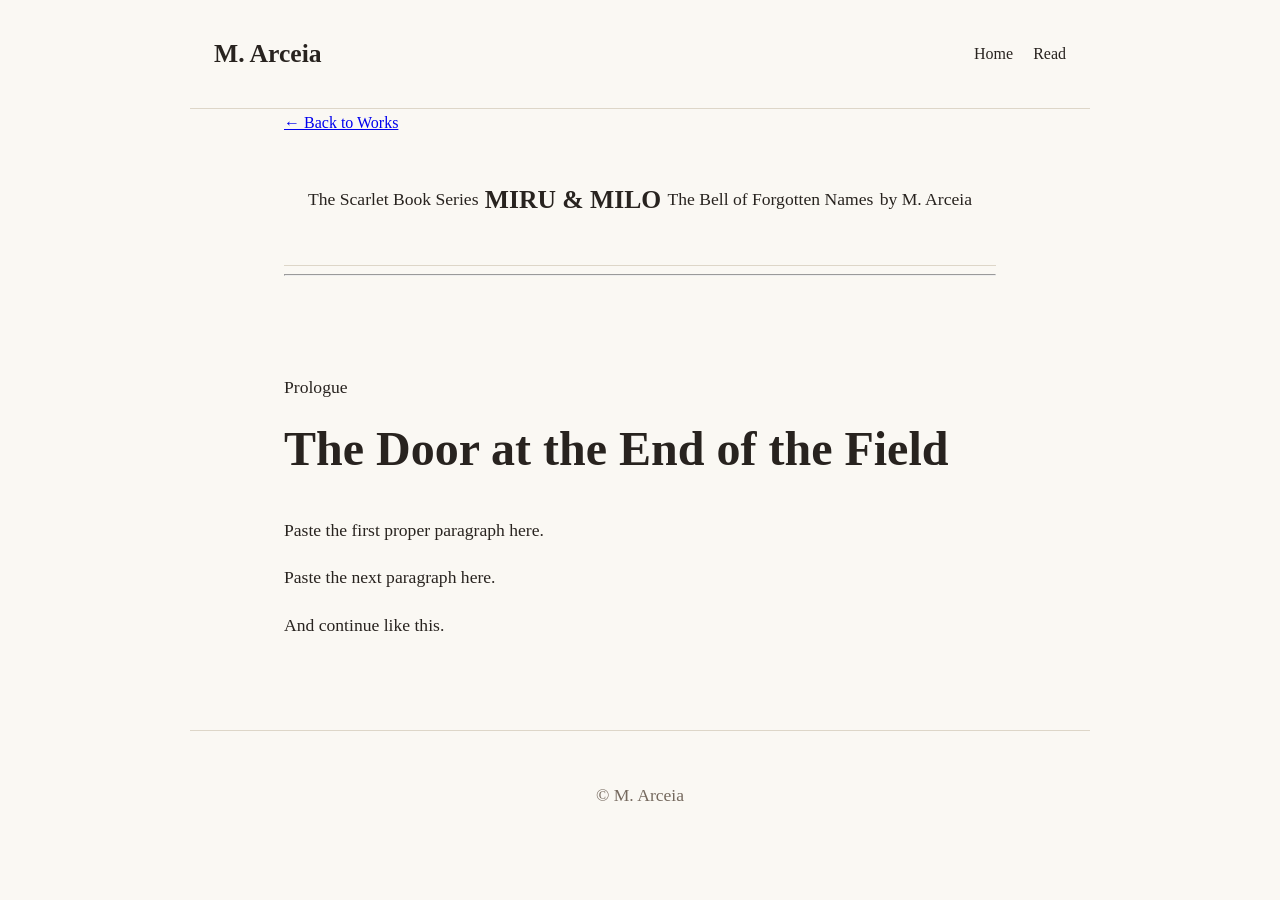
==== miru-and-milo.html @ 7e5a8505 "Add initial HTML structure for MIRU & MILO" ====
<!DOCTYPE html>
<html lang="en">
<head>
    <meta charset="UTF-8">

    <meta
        name="viewport"
        content="width=device-width, initial-scale=1.0"
    >

    <title>MIRU & MILO | M. Arceia</title>

    <link rel="stylesheet" href="style.css">
</head>

<body>

    <header>
        <h1>M. Arceia</h1>

        <nav>
            <a href="index.html">Home</a>
            <a href="miru-and-milo.html">Read</a>
        </nav>
    </header>

    <main class="reader">

        <a class="back-link" href="index.html">
            ← Back to Works
        </a>

        <article class="manuscript">

            <header class="story-header">
                <p class="series">The Scarlet Book Series</p>

                <h1>MIRU &amp; MILO</h1>

                <p class="story-title">
                    The Bell of Forgotten Names
                </p>

                <p class="author">by M. Arceia</p>
            </header>

            <hr>

            <section class="chapter">
                <p class="chapter-label">Prologue</p>

                <h2>The Door at the End of the Field</h2>

                <!-- Story starts here -->

                <p>
                    Paste the first proper paragraph here.
                </p>

                <p>
                    Paste the next paragraph here.
                </p>

                <p>
                    And continue like this.
                </p>

            </section>

        </article>

    </main>

    <footer>
        <p>&copy; M. Arceia</p>
    </footer>

</body>
</html>
---- style.css ----
* {
    box-sizing: border-box;
}

html {
    scroll-behavior: smooth;
}

body {
    margin: 0;
    background: #faf8f3;
    color: #28231f;

    font-family:
        Georgia,
        "Times New Roman",
        serif;

    line-height: 1.7;
}

/* Header */

header {
    max-width: 900px;
    margin: auto;
    padding: 32px 24px;

    display: flex;
    justify-content: space-between;
    align-items: center;

    border-bottom: 1px solid #ddd6c8;
}

header h1 {
    margin: 0;
    font-size: 1.6rem;
}

nav {
    display: flex;
    gap: 20px;
}

nav a {
    color: #28231f;
    text-decoration: none;
}

nav a:hover {
    text-decoration: underline;
}

/* Main */

main {
    max-width: 760px;
    margin: auto;
    padding: 0 24px;
}

section {
    padding: 72px 0;
}

#home {
    min-height: 55vh;

    display: flex;
    flex-direction: column;
    justify-content: center;
}

h2 {
    font-size: clamp(2rem, 5vw, 3rem);
    line-height: 1.15;

    margin-top: 0;
}

h3 {
    font-size: 1.6rem;
    margin-bottom: 4px;
}

p {
    font-size: 1.1rem;
}

/* Book card */

.book {
    margin-top: 32px;
    padding: 32px;

    background: white;

    border: 1px solid #ddd6c8;
    border-radius: 10px;
}

.subtitle {
    margin-top: 0;
    color: #75695e;
    font-style: italic;
}

/* Buttons */

.button {
    display: inline-block;
    align-self: flex-start;

    margin-top: 18px;
    padding: 10px 18px;

    color: white;
    background: #49352d;

    text-decoration: none;
    border-radius: 6px;
}

.button:hover {
    background: #2f211c;
}

/* Footer */

footer {
    max-width: 900px;
    margin: auto;

    padding: 32px 24px;

    border-top: 1px solid #ddd6c8;

    text-align: center;
    color: #75695e;
}

/* Phone layout */

@media (max-width: 600px) {

    header {
        flex-direction: column;
        align-items: flex-start;
        gap: 14px;

        padding: 24px 18px;
    }

    nav {
        gap: 14px;
        flex-wrap: wrap;
    }

    main {
        padding: 0 18px;
    }

    section {
        padding: 48px 0;
    }

    #home {
        min-height: auto;
        padding-top: 64px;
        padding-bottom: 64px;
    }

    .book {
        padding: 22px;
    }

    p {
        font-size: 1rem;
    }
}
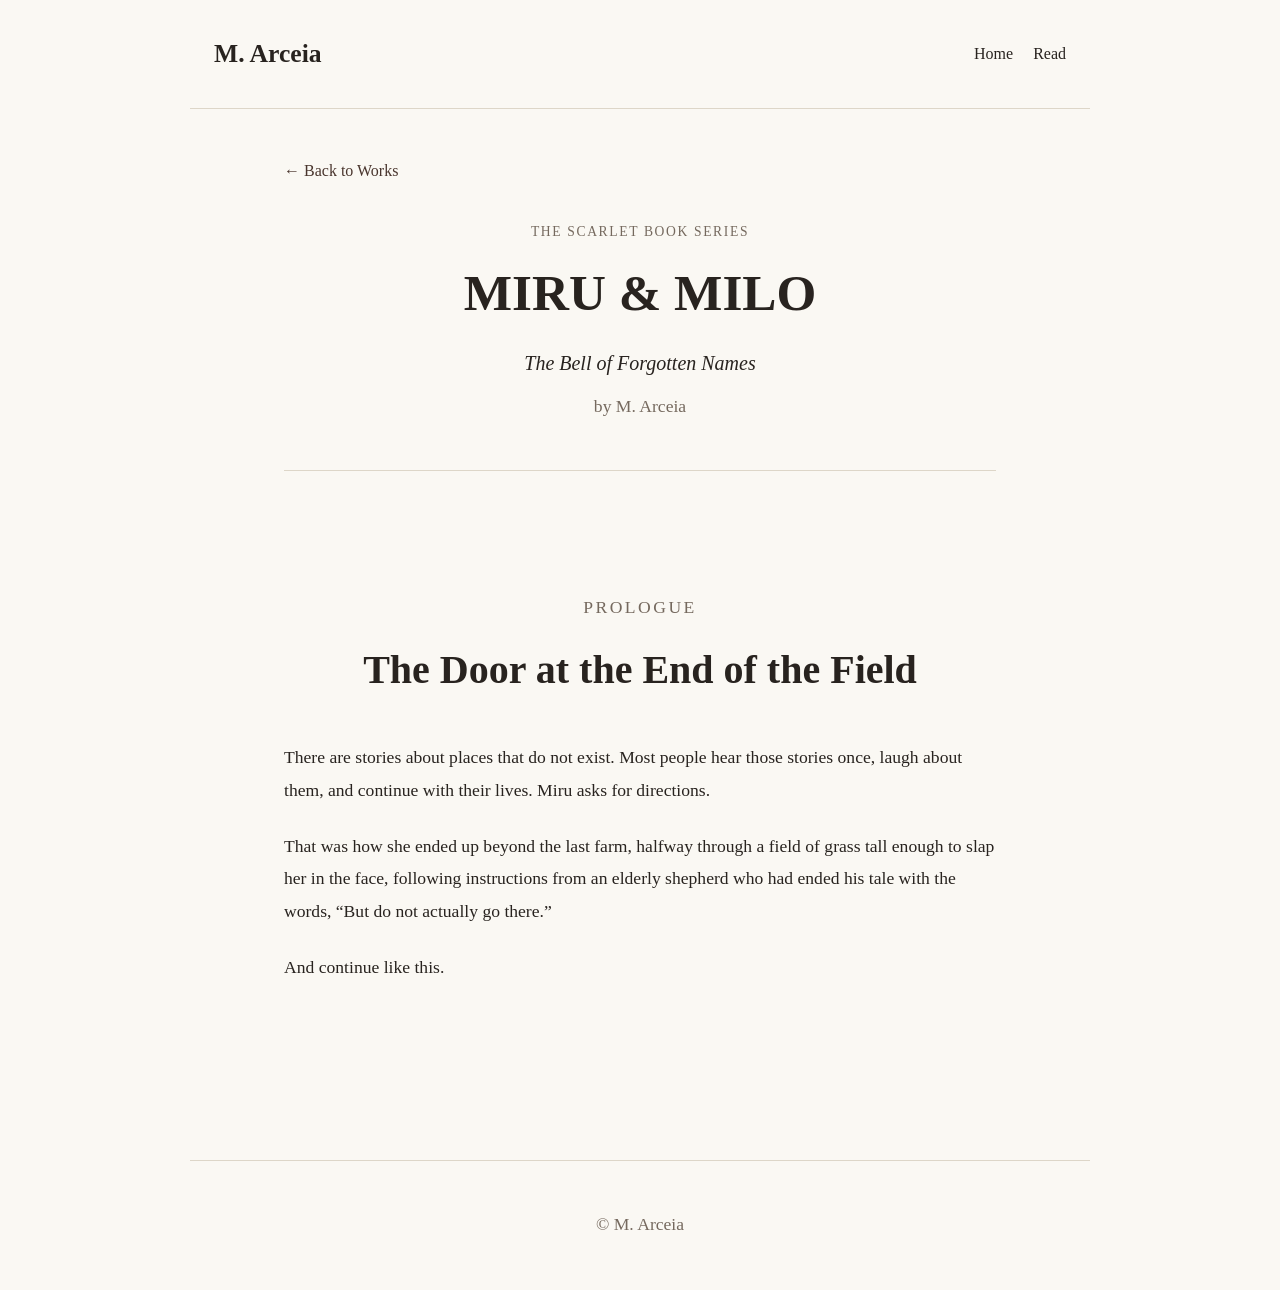
==== commit 9339401f: "Update story paragraphs in miru-and-milo.html" ====
--- a/miru-and-milo.html
+++ b/miru-and-milo.html
@@ -54,11 +54,12 @@
                 <!-- Story starts here -->
 
                 <p>
-                    Paste the first proper paragraph here.
+                    There are stories about places that do not exist. Most people hear those stories once, laugh about them, and continue with their lives.
+Miru asks for directions.
                 </p>
 
                 <p>
-                    Paste the next paragraph here.
+                    That was how she ended up beyond the last farm, halfway through a field of grass tall enough to slap her in the face, following instructions from an elderly shepherd who had ended his tale with the words, “But do not actually go there.”
                 </p>
 
                 <p>
--- a/style.css
+++ b/style.css
@@ -178,4 +178,126 @@
     p {
         font-size: 1rem;
     }
-}+}
+/* Reading page */
+
+.reader {
+    max-width: 760px;
+    margin: 0 auto;
+    padding: 48px 24px 80px;
+}
+
+.manuscript {
+    margin-top: 36px;
+}
+
+.story-header {
+    text-align: center;
+    border: 0;
+    padding: 0;
+}
+.story-header {
+    display: flex;
+    flex-direction: column;
+    align-items: center;
+    justify-content: center;
+
+    text-align: center;
+
+    border: 0;
+    padding: 0;
+    margin-bottom: 40px;
+}
+
+.story-header h1 {
+    margin: 8px 0;
+    font-size: clamp(2rem, 6vw, 3.2rem);
+}
+
+.story-header .series {
+    margin: 0;
+}
+
+.story-header .story-title {
+    margin: 4px 0;
+}
+
+.story-header .author {
+    margin: 8px 0 0;
+}
+
+.story-header h1 {
+    font-size: clamp(2rem, 6vw, 3.2rem);
+    margin: 6px 0;
+}
+
+.series {
+    text-transform: uppercase;
+    letter-spacing: 0.12em;
+    color: #75695e;
+    font-size: 0.85rem;
+}
+
+.story-title {
+    font-size: 1.25rem;
+    font-style: italic;
+    margin: 0;
+}
+
+.author {
+    color: #75695e;
+}
+
+.manuscript hr {
+    border: 0;
+    border-top: 1px solid #ddd6c8;
+    margin: 48px 0;
+}
+
+.chapter-label {
+    text-align: center;
+    text-transform: uppercase;
+    letter-spacing: 0.14em;
+    color: #75695e;
+    font-size: 0.85rem;
+    margin-bottom: 6px;
+}
+
+.chapter h2 {
+    text-align: center;
+    font-size: clamp(1.8rem, 5vw, 2.5rem);
+    margin-top: 0;
+    margin-bottom: 48px;
+}
+
+.chapter p {
+    font-size: 1.1rem;
+    line-height: 1.85;
+    margin: 0 0 1.35em;
+}
+
+.back-link {
+    color: #49352d;
+    text-decoration: none;
+}
+
+.back-link:hover {
+    text-decoration: underline;
+}
+
+@media (max-width: 600px) {
+
+    .reader {
+        padding: 32px 18px 64px;
+    }
+
+    .chapter p {
+        font-size: 1rem;
+        line-height: 1.75;
+    }
+
+    .chapter h2 {
+        margin-bottom: 36px;
+    }
+}
+ 
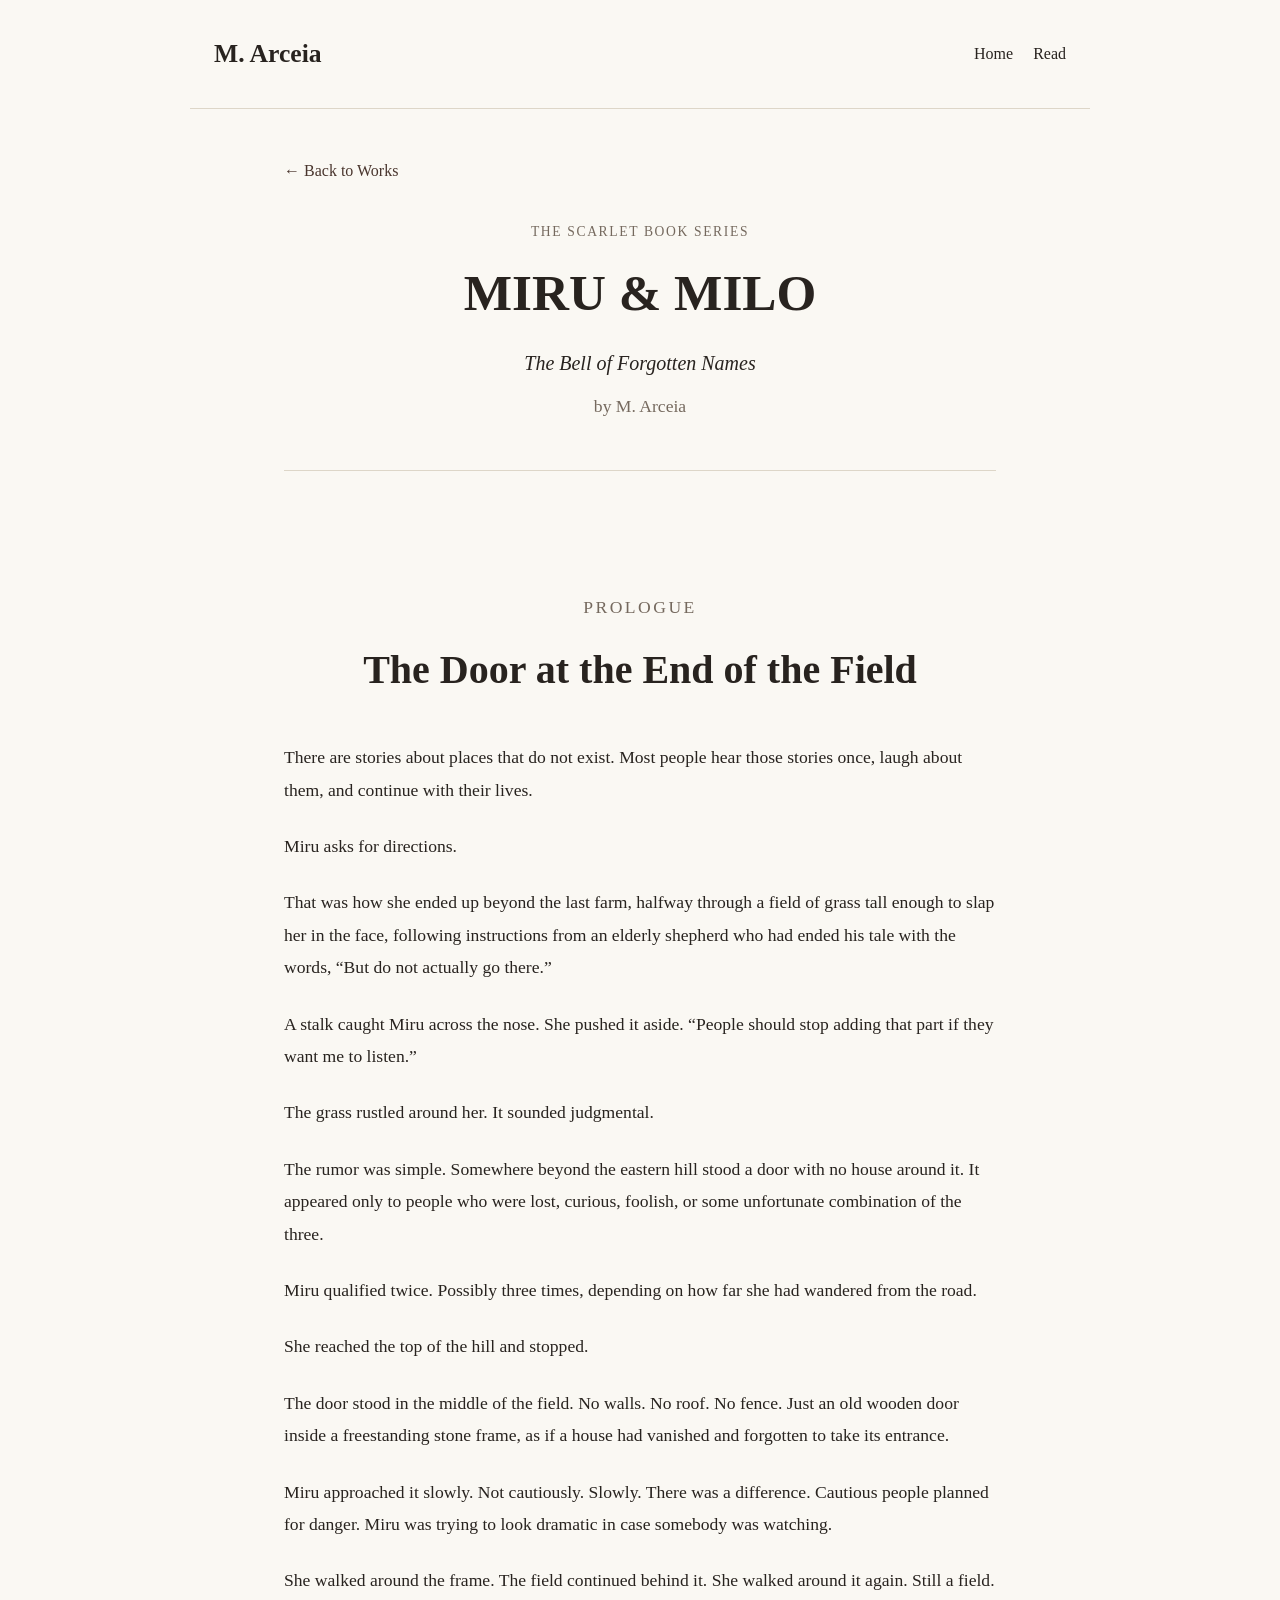
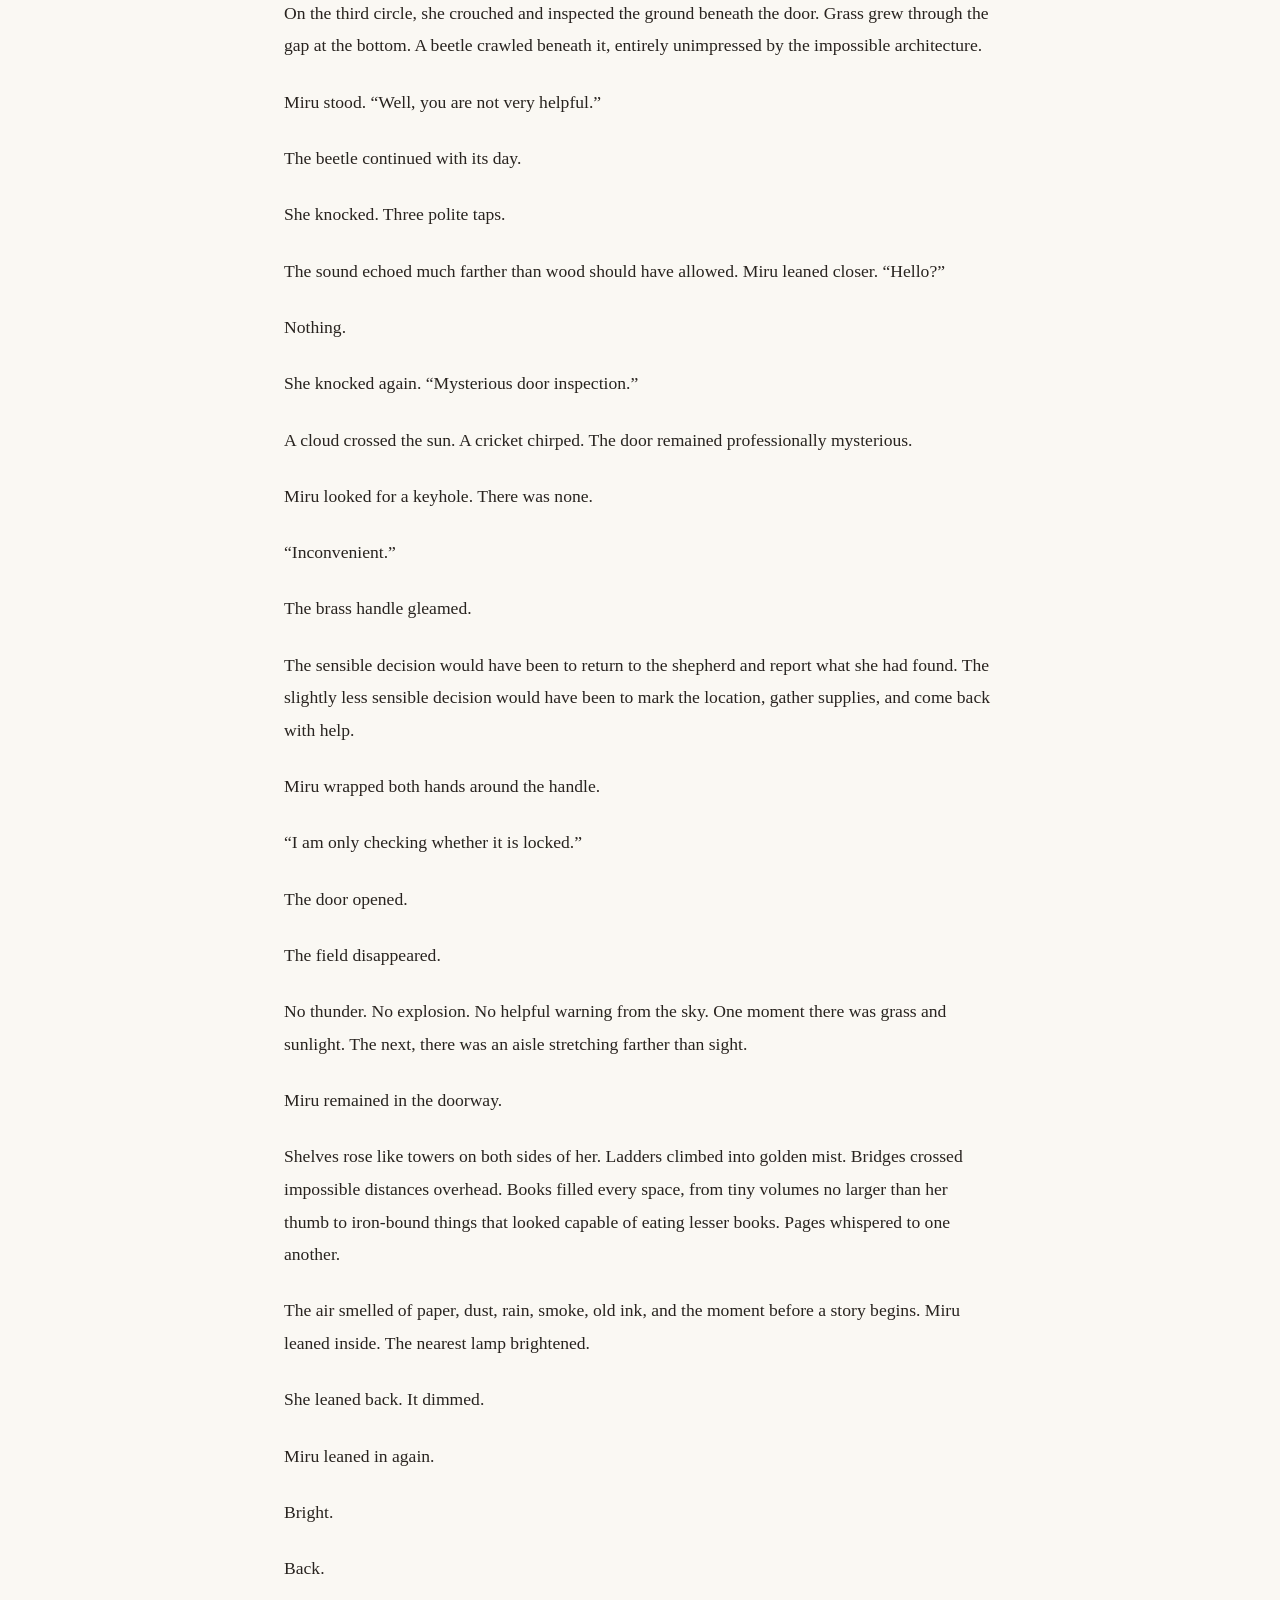
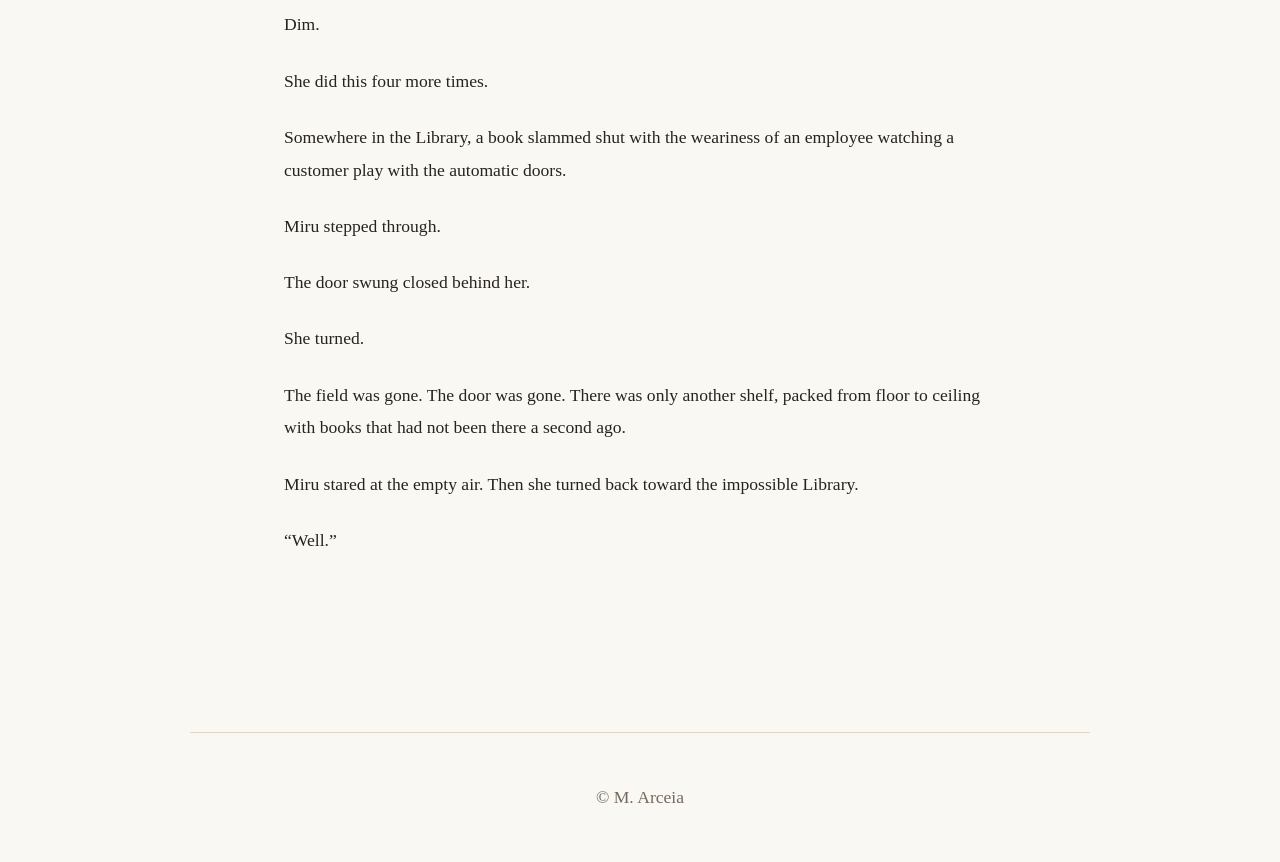
==== commit 9e27d1ff: "Update miru-and-milo.html" ====
--- a/miru-and-milo.html
+++ b/miru-and-milo.html
@@ -55,17 +55,55 @@
 
                 <p>
                     There are stories about places that do not exist. Most people hear those stories once, laugh about them, and continue with their lives.
-Miru asks for directions.
                 </p>
-
+                <p>Miru asks for directions.</p>
                 <p>
                     That was how she ended up beyond the last farm, halfway through a field of grass tall enough to slap her in the face, following instructions from an elderly shepherd who had ended his tale with the words, “But do not actually go there.”
                 </p>
-
-                <p>
-                    And continue like this.
-                </p>
-
+                <p>A stalk caught Miru across the nose. She pushed it aside. “People should stop adding that part if they want me to listen.”</p>
+                <p>The grass rustled around her. It sounded judgmental.</p>
+                <p>The rumor was simple. Somewhere beyond the eastern hill stood a door with no house around it. It appeared only to people who were lost, curious, foolish, or some unfortunate combination of the three.
+</p>
+                <p>Miru qualified twice. Possibly three times, depending on how far she had wandered from the road.
+</p>
+                <p>She reached the top of the hill and stopped.</p>
+                <p>The door stood in the middle of the field. No walls. No roof. No fence. Just an old wooden door inside a freestanding stone frame, as if a house had vanished and forgotten to take its entrance.</p>
+                <p>Miru approached it slowly. Not cautiously. Slowly. There was a difference. Cautious people planned for danger. Miru was trying to look dramatic in case somebody was watching.</p>
+                <p>She walked around the frame. The field continued behind it. She walked around it again. Still a field. On the third circle, she crouched and inspected the ground beneath the door. Grass grew through the gap at the bottom. A beetle crawled beneath it, entirely unimpressed by the impossible architecture.</p>
+                <p>Miru stood. “Well, you are not very helpful.”</p>
+                <p>The beetle continued with its day.</p>
+                <p>She knocked. Three polite taps.</p>
+                <p>The sound echoed much farther than wood should have allowed.
+Miru leaned closer. “Hello?”</p>
+                <p>Nothing.</p>
+                <p>She knocked again. “Mysterious door inspection.”</p>
+                <p>A cloud crossed the sun. A cricket chirped. The door remained professionally mysterious.</p>
+                <p>Miru looked for a keyhole. There was none.</p>
+                <p>“Inconvenient.”</p>
+                <p>The brass handle gleamed.</p>
+                <p>The sensible decision would have been to return to the shepherd and report what she had found. The slightly less sensible decision would have been to mark the location, gather supplies, and come back with help.</p>
+                <p>Miru wrapped both hands around the handle.</p>
+                <p>“I am only checking whether it is locked.”</p>
+                <p>The door opened.</p>
+                <p>The field disappeared.</p>
+                <p>No thunder. No explosion. No helpful warning from the sky. One moment there was grass and sunlight. The next, there was an aisle stretching farther than sight.</p>
+                <p>Miru remained in the doorway.</p>
+                <p>Shelves rose like towers on both sides of her. Ladders climbed into golden mist. Bridges crossed impossible distances overhead. Books filled every space, from tiny volumes no larger than her thumb to iron-bound things that looked capable of eating lesser books. Pages whispered to one another.</p>
+                <p>The air smelled of paper, dust, rain, smoke, old ink, and the moment before a story begins.
+Miru leaned inside. The nearest lamp brightened.</p>
+                <p>She leaned back. It dimmed.</p>
+                <p>Miru leaned in again.</p>
+<p>Bright.</p>
+<p>Back.</p>
+<p>Dim.</p>
+<p>She did this four more times.</p>
+<p>Somewhere in the Library, a book slammed shut with the weariness of an employee watching a customer play with the automatic doors.</p>
+<p>Miru stepped through.</p>
+<p>The door swung closed behind her.</p>
+<p>She turned.</p>
+<p>The field was gone. The door was gone. There was only another shelf, packed from floor to ceiling with books that had not been there a second ago.</p>
+<p>Miru stared at the empty air. Then she turned back toward the impossible Library.</p>
+<p>“Well.”</p>
             </section>
 
         </article>
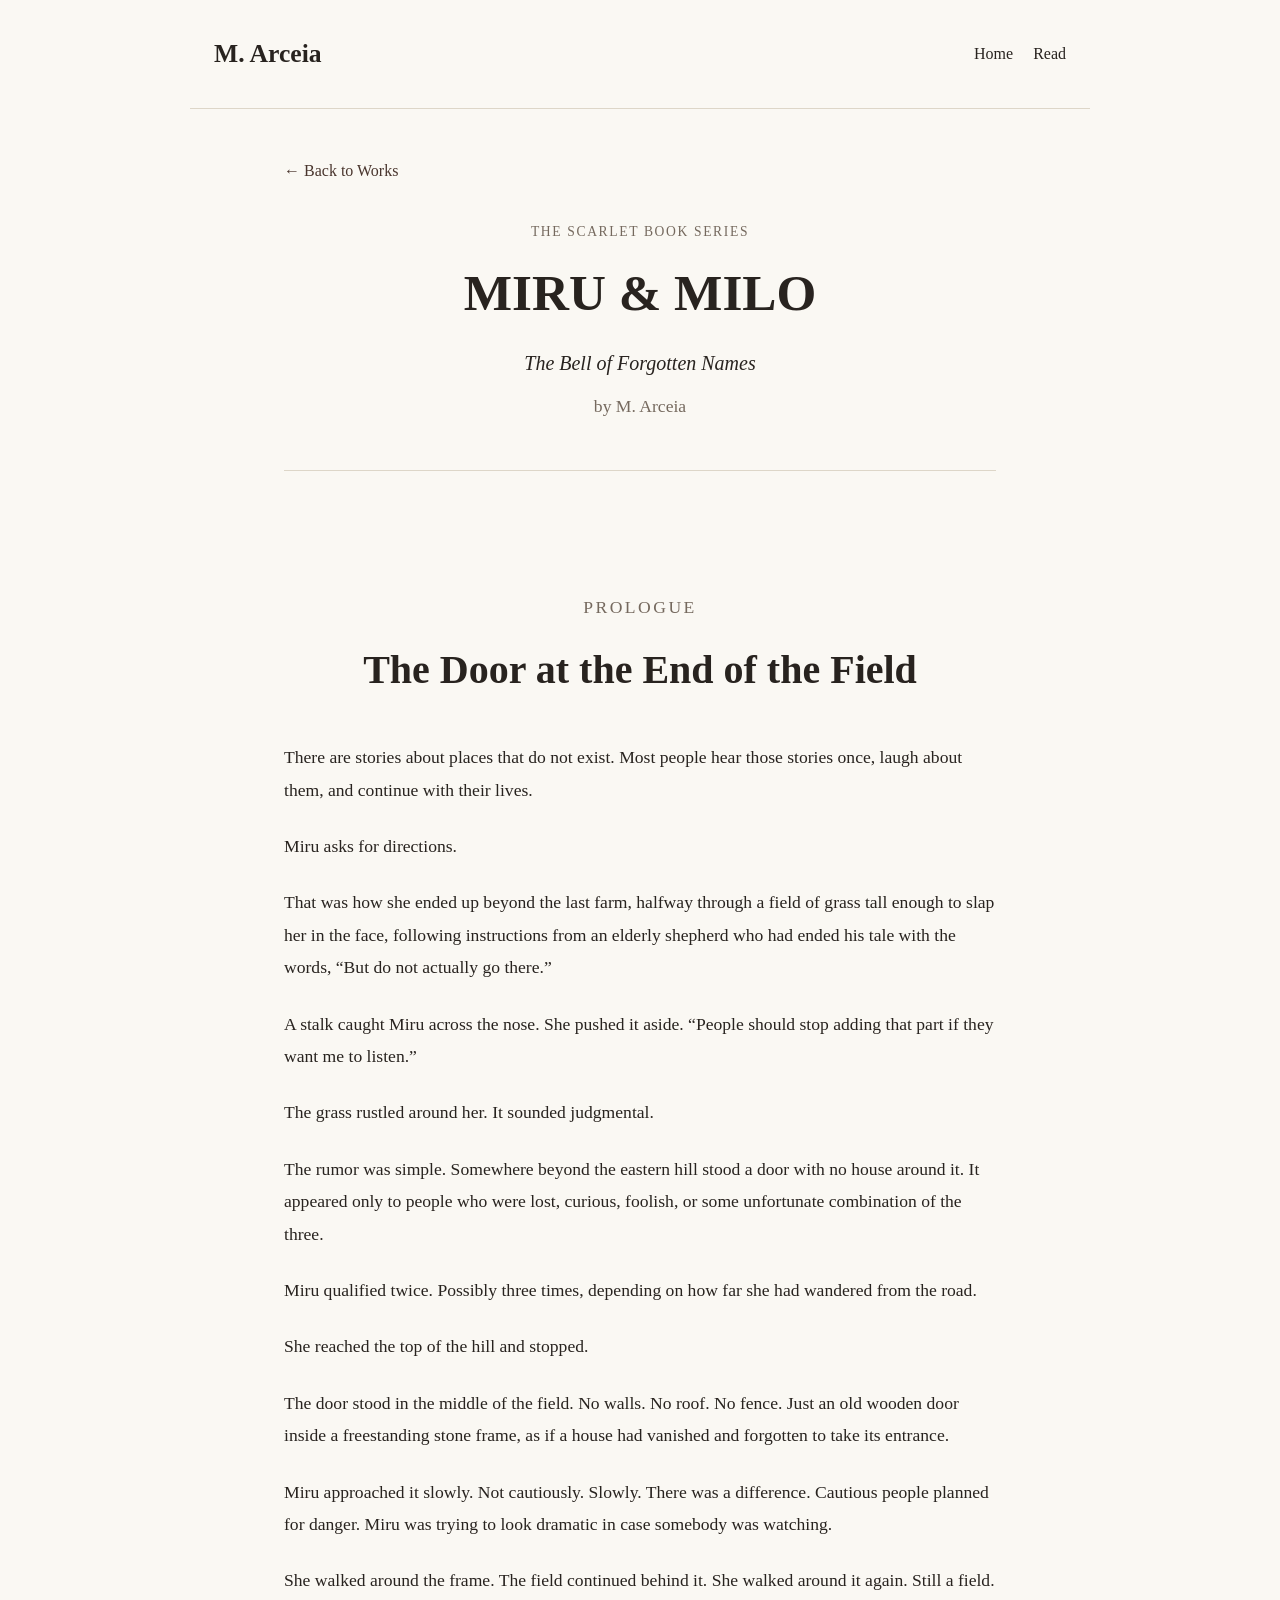
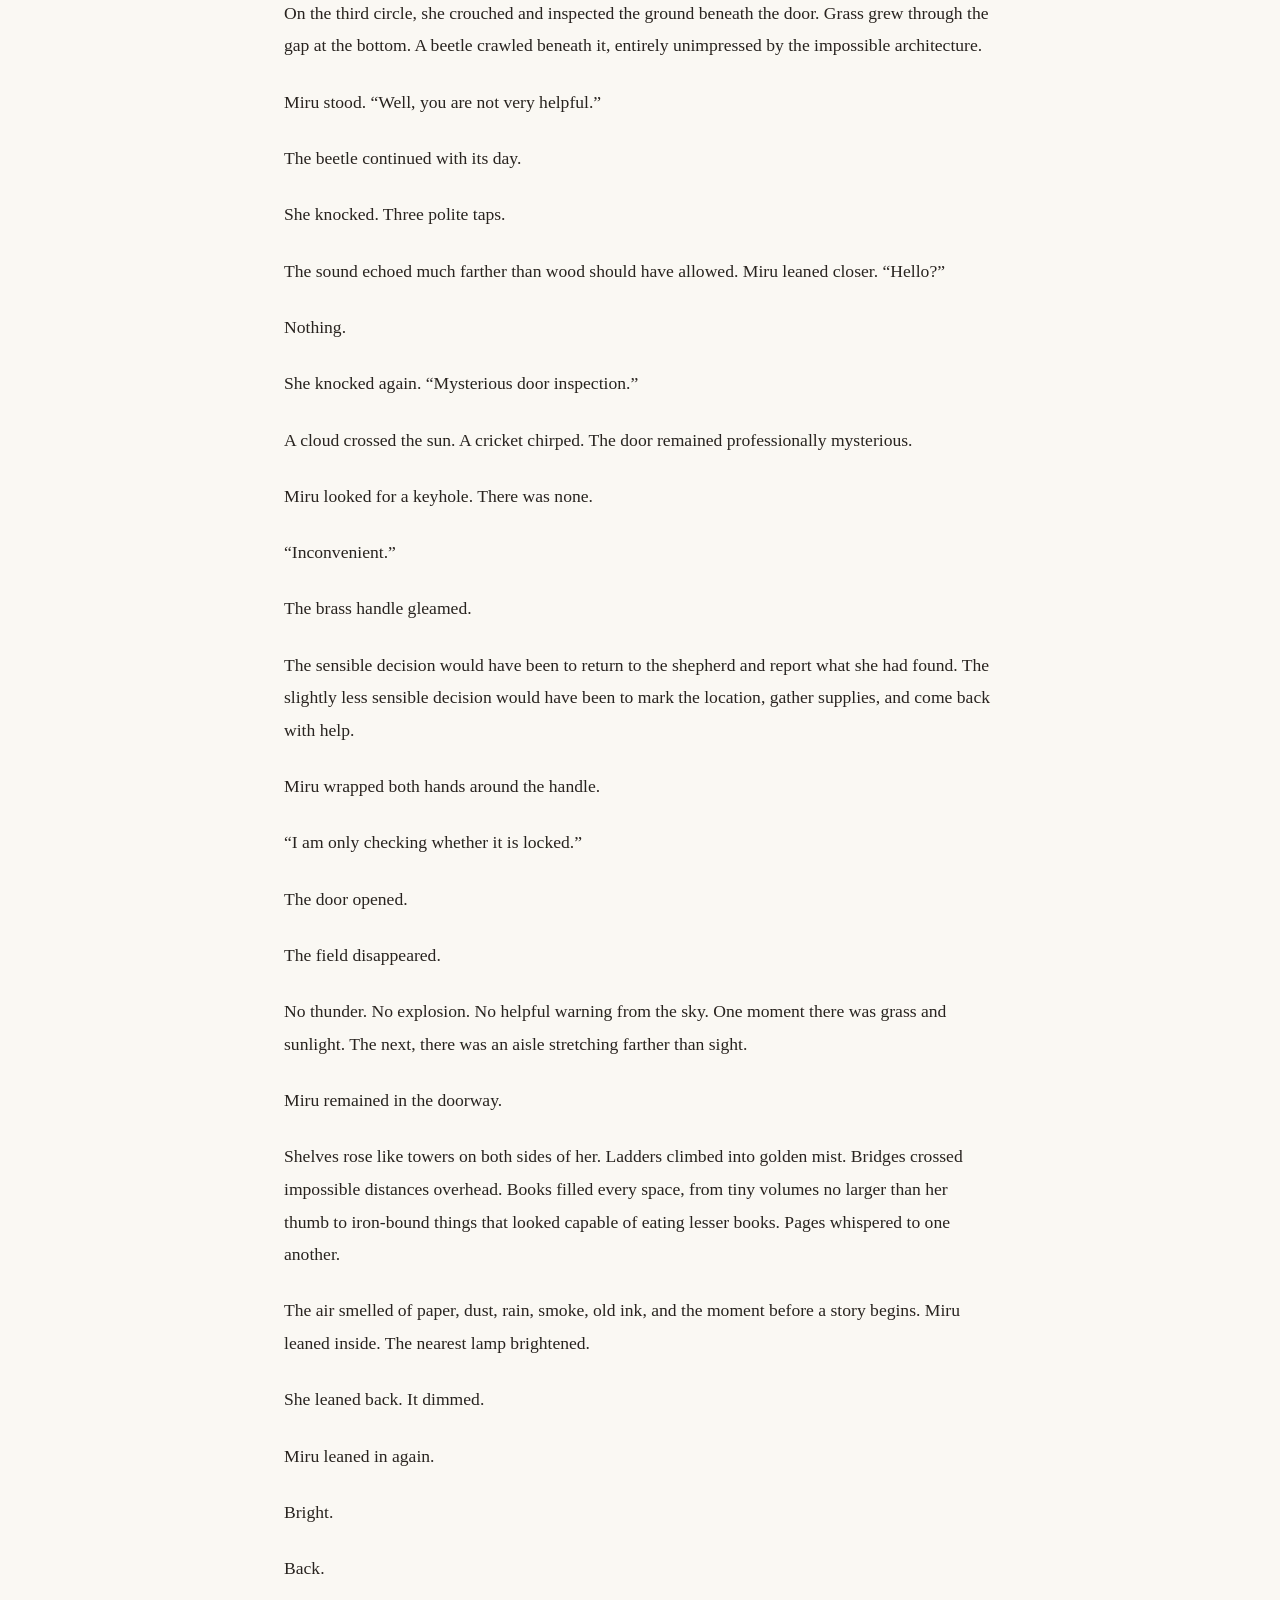
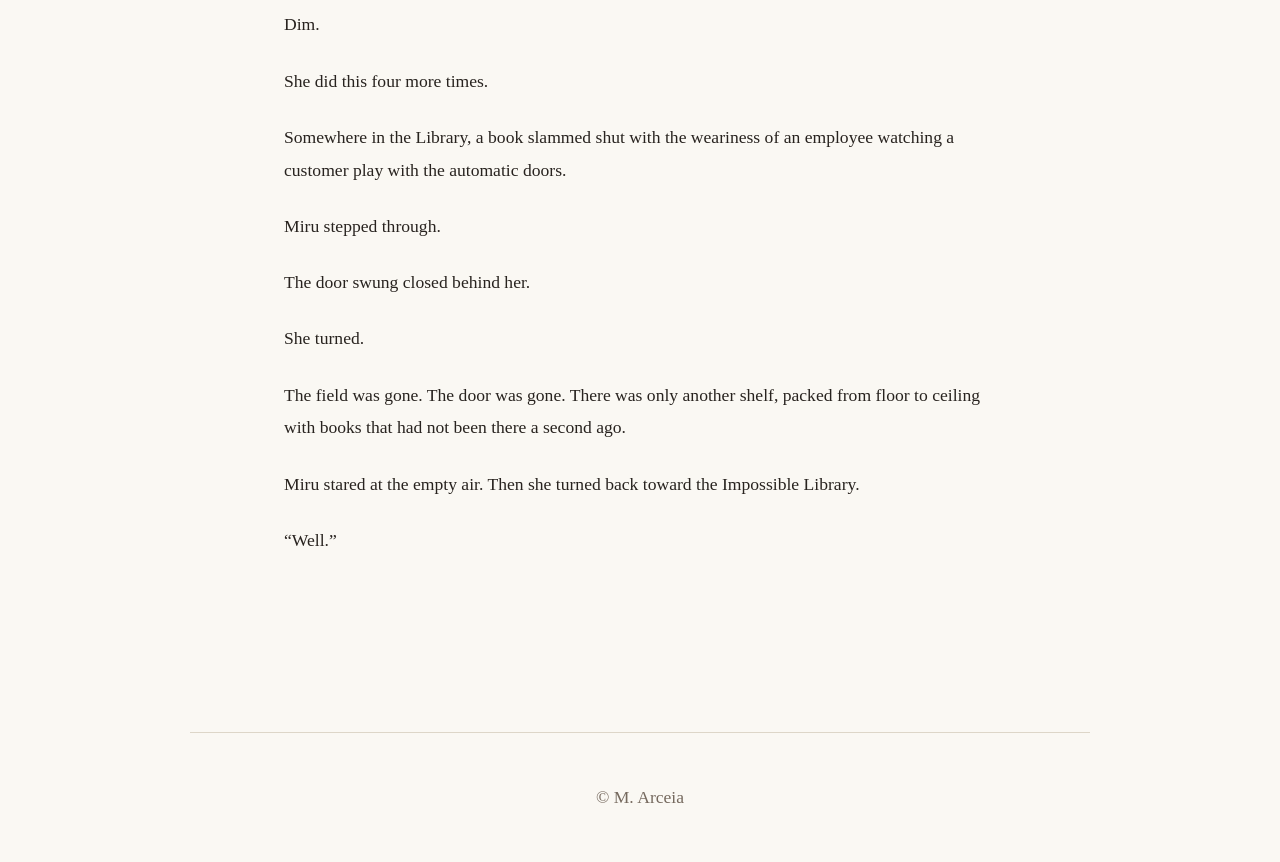
==== commit 71777e9e: "Update miru-and-milo.html" ====
--- a/miru-and-milo.html
+++ b/miru-and-milo.html
@@ -102,7 +102,7 @@
 <p>The door swung closed behind her.</p>
 <p>She turned.</p>
 <p>The field was gone. The door was gone. There was only another shelf, packed from floor to ceiling with books that had not been there a second ago.</p>
-<p>Miru stared at the empty air. Then she turned back toward the impossible Library.</p>
+<p>Miru stared at the empty air. Then she turned back toward the Impossible Library.</p>
 <p>“Well.”</p>
             </section>
 
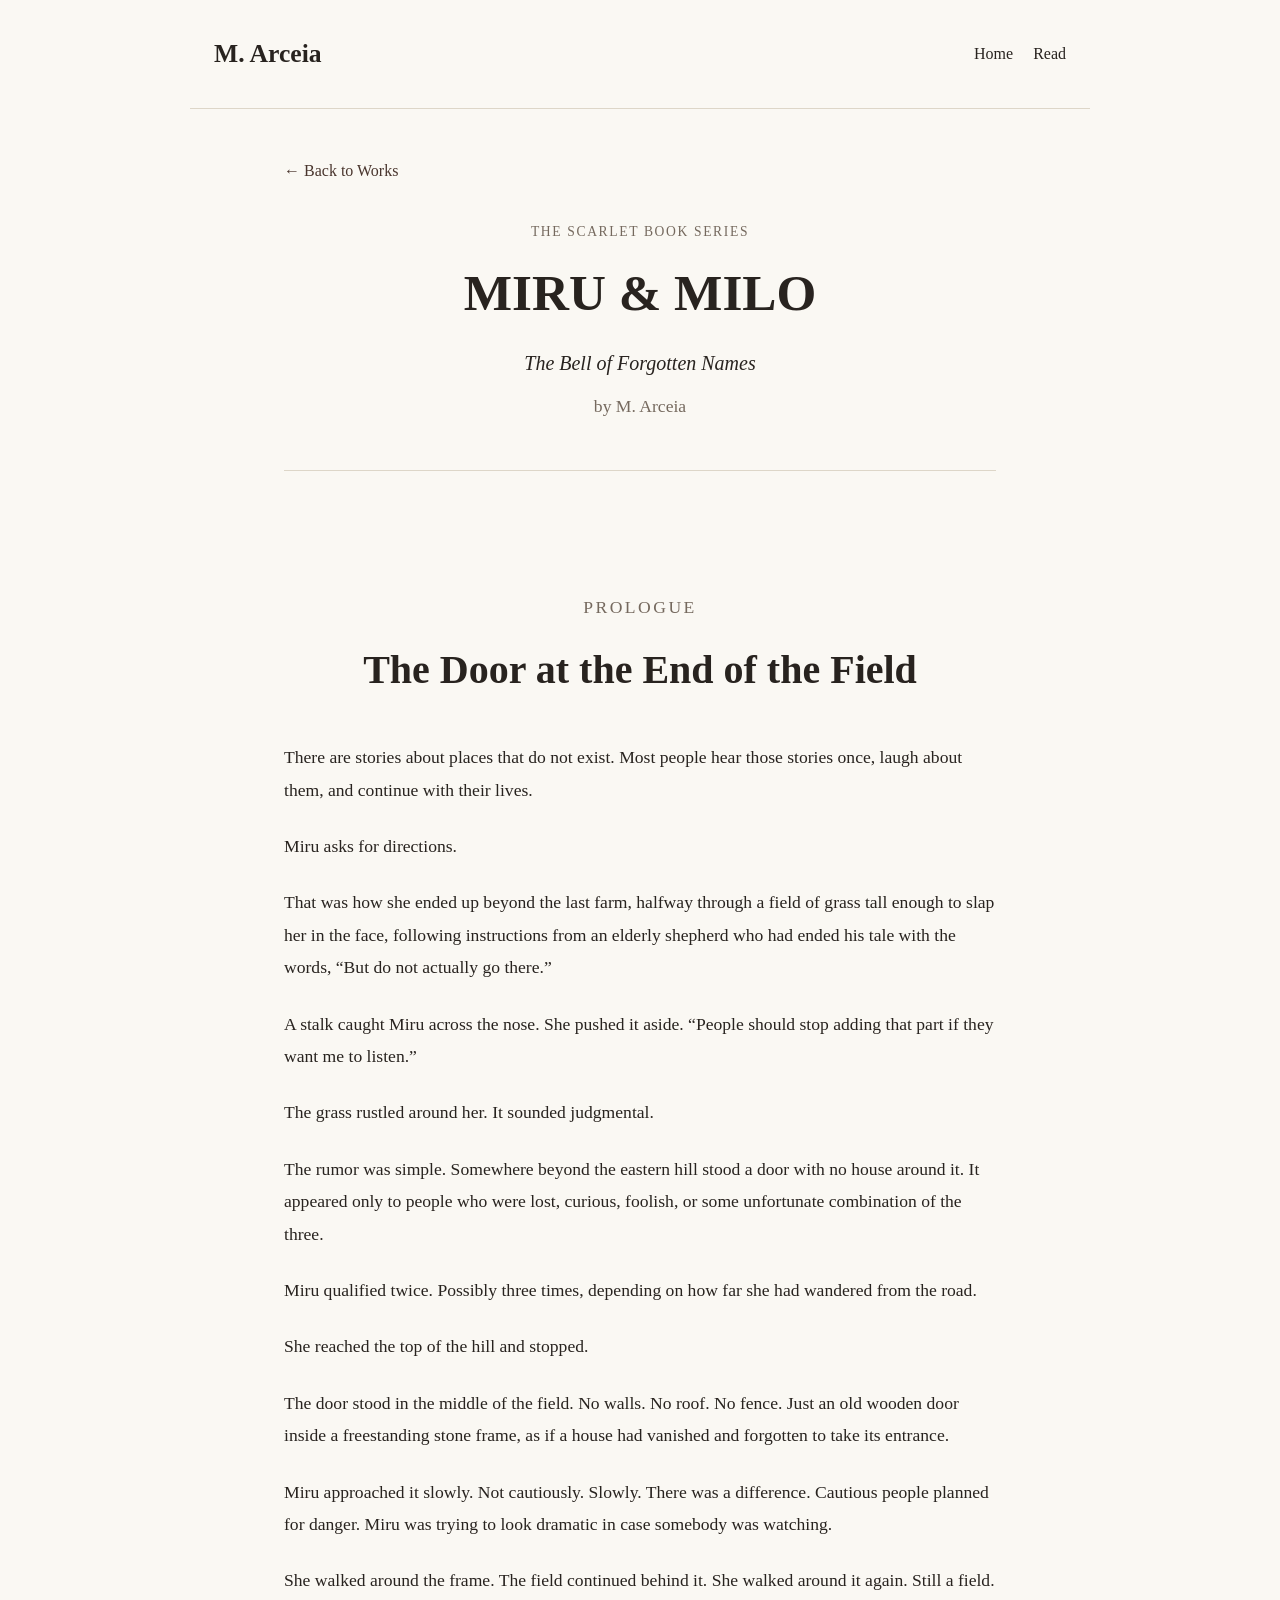
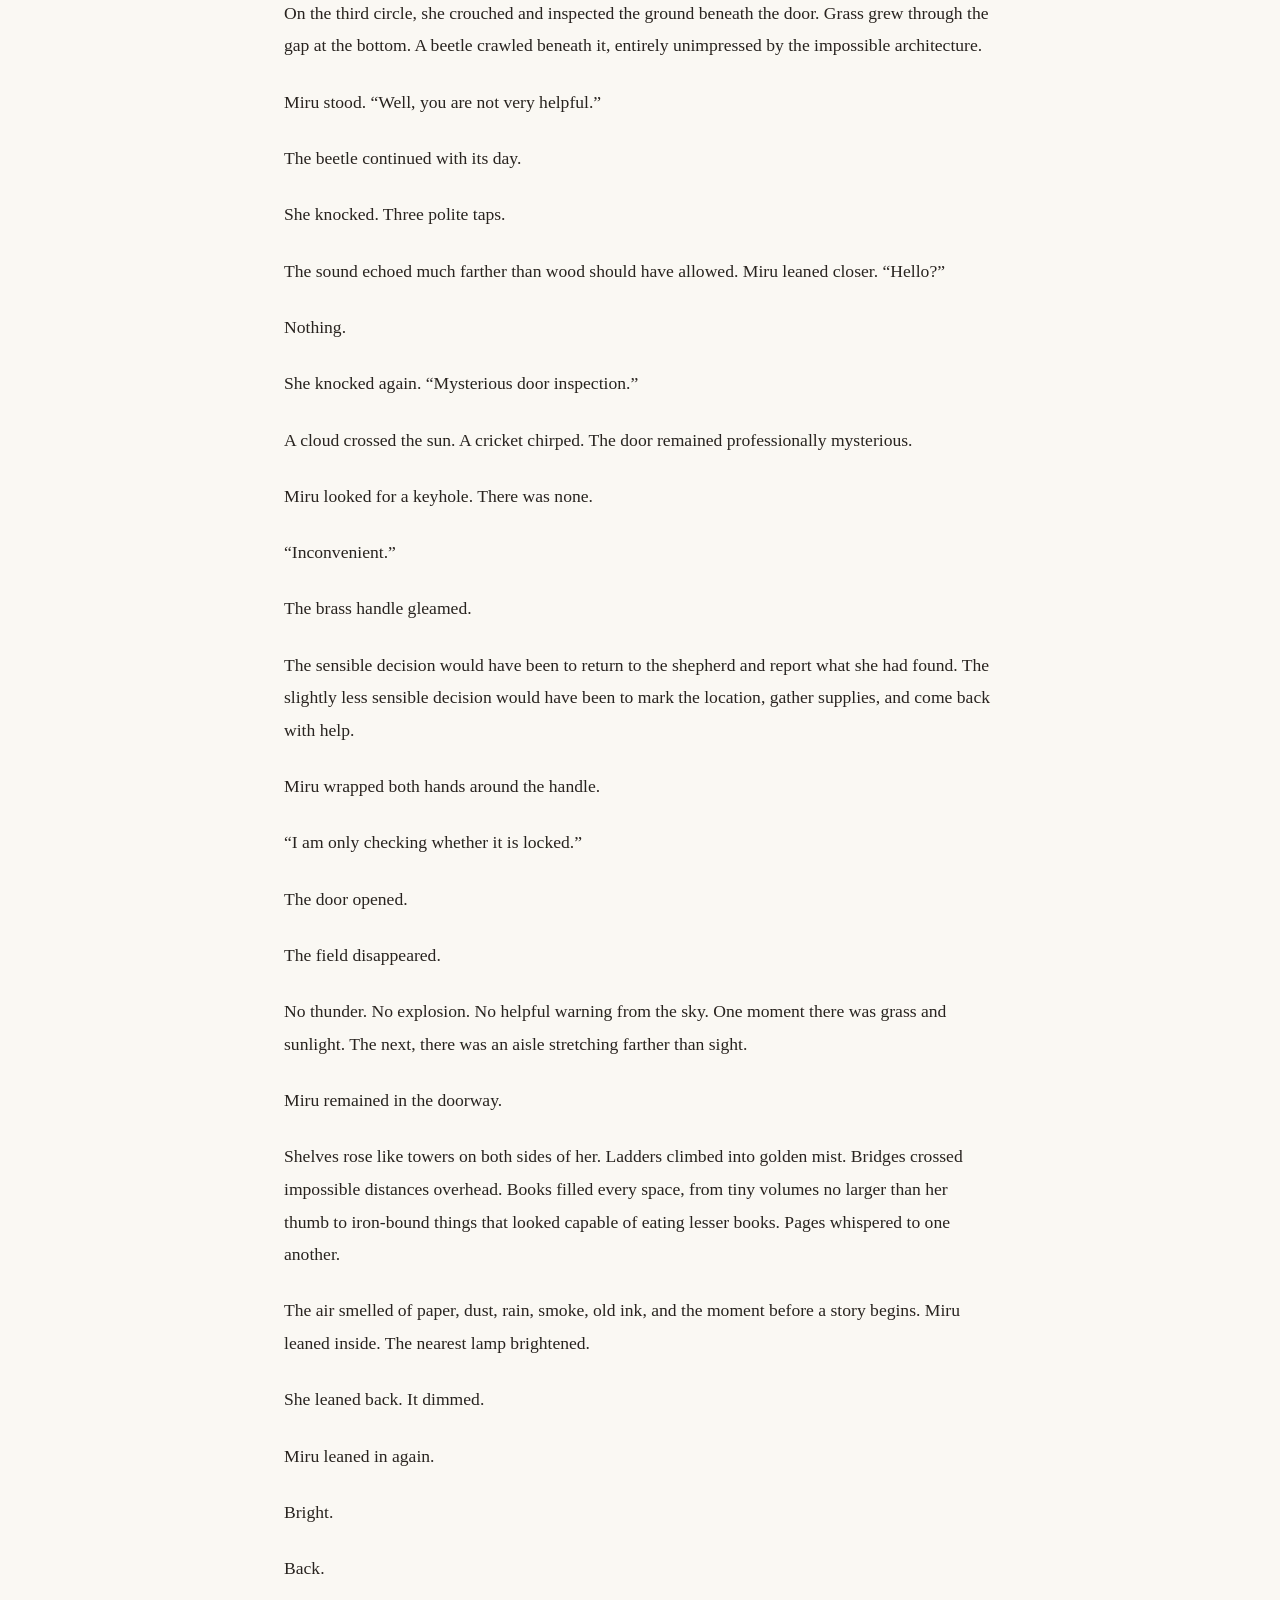
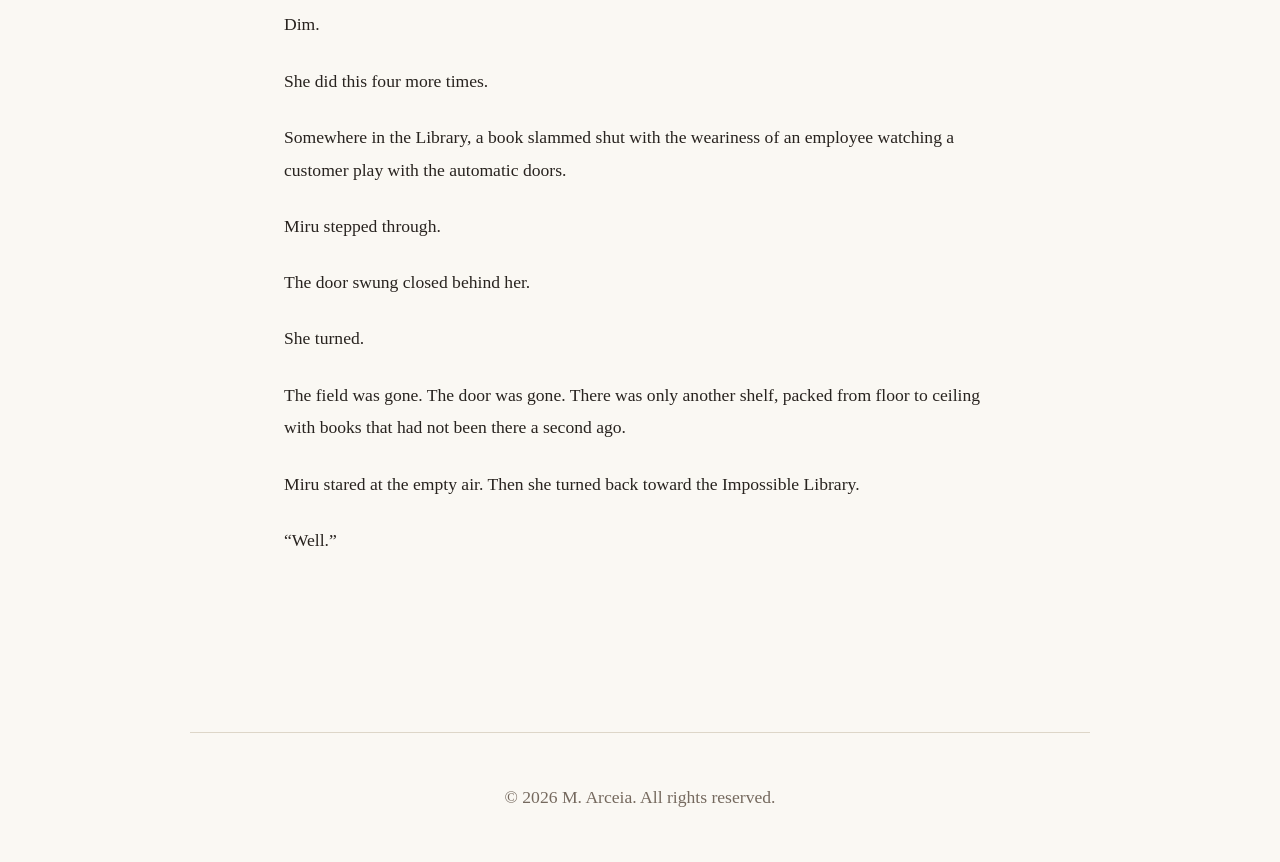
==== commit 43974278: "Update miru-and-milo.html" ====
--- a/miru-and-milo.html
+++ b/miru-and-milo.html
@@ -111,7 +111,9 @@
     </main>
 
     <footer>
-        <p>&copy; M. Arceia</p>
+        <p class="copyright">
+    © 2026 M. Arceia. All rights reserved.
+</p>
     </footer>
 
 </body>
